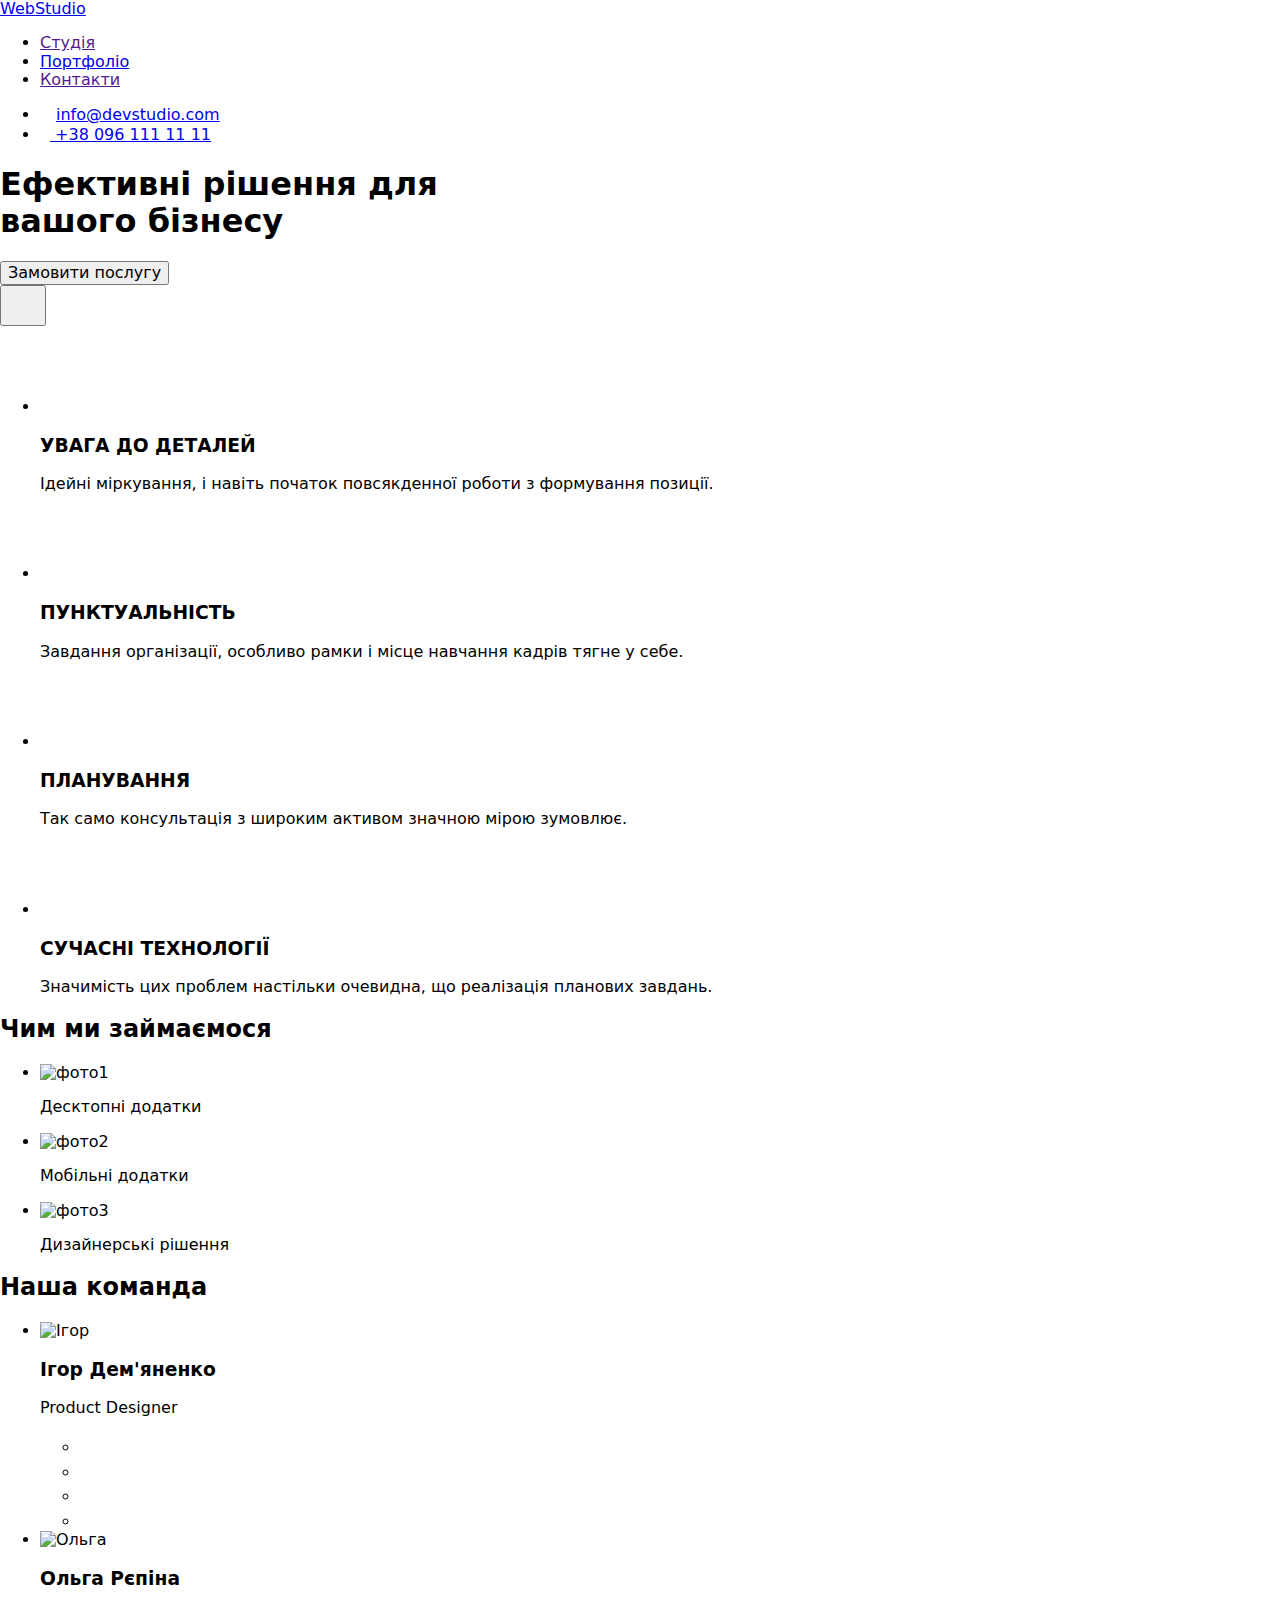
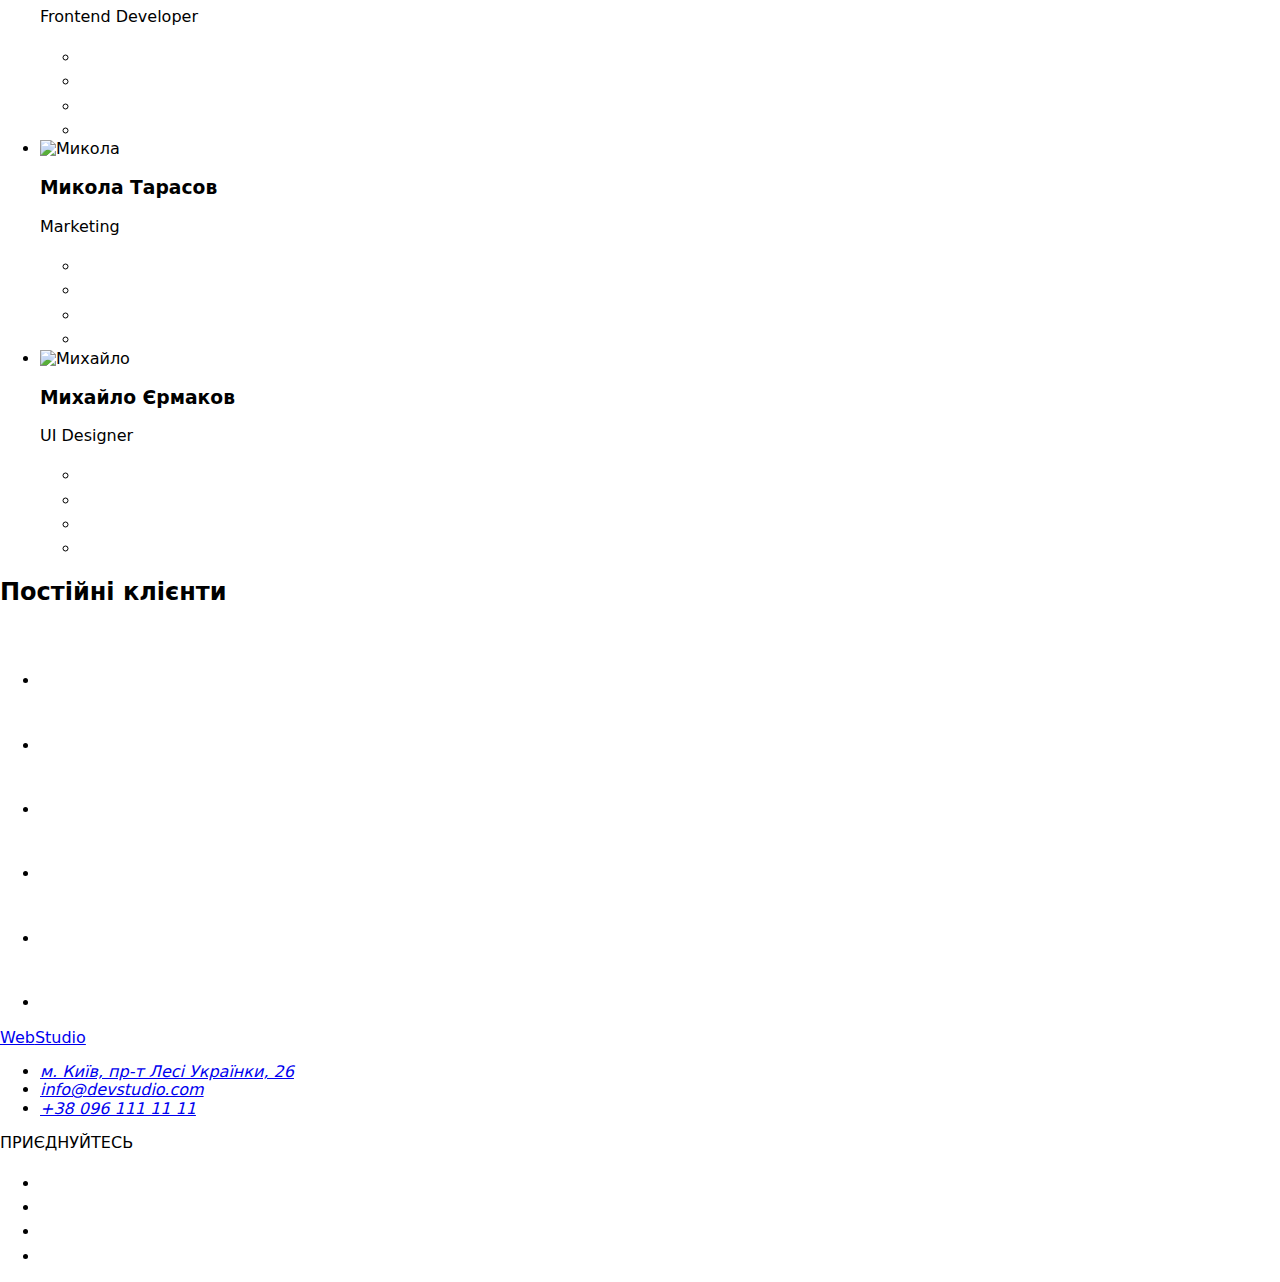
==== index.html @ e8b699ad "Add files via upload" ====
<!DOCTYPE html>
<html lang="en">

<head>

  <meta charset="UTF-8" />
  <meta http-equiv="X-UA-Compatible" content="IE=edge" />
  <meta name="viewport" content="width=device-width, initial-scale=1.0" />
  <title>Web Studio</title>
  <link rel="preconnect" href="https://fonts.googleapis.com">
  <link rel="preconnect" href="https://fonts.gstatic.com" crossorigin>
  <link href="https://fonts.googleapis.com/css2?family=Raleway:wght@700&family=Roboto:wght@400;500;700;900&display=swap"
    rel="stylesheet">
  <link rel="stylesheet" href="https://cdnjs.cloudflare.com/ajax/libs/modern-normalize/1.1.0/modern-normalize.min.css">

  <link rel="stylesheet" href="./CSS/styles.css" />
</head>

<body>

  <header class="banner">
    <div class="header-container container">
      <a href="/" class="logo-header">
        <span class="first-part">Web</span><span class="last-part">Studio</span></a>
      <nav class="header-nav">

        <ul class="nav-list list">
          <li class="header-nav-item">
            <a href="" class="header-nav-studio link current">Студія</a>
          </li>
          <li class="header-nav-item">
            <a href="./portfolio.html" class="header-nav-link link">Портфоліо</a>
          </li>
          <li class="header-nav-item">
            <a href="" class="header-nav-link link">Контакти</a>
          </li>
        </nav>
          <ul class="header-group list">
            <li class="mailto"><a class="link-contacts link" href="#info@devstudio.com">
              <svg class="mail-icon" width="16" height="12">
      <use href="./img/icons.svg#icon-envelope"></use>
              </svg>info@devstudio.com
            </a></li>
            <li><a class="link-contacts link" href="#+380961111111">
              <svg class="tel-icon" width="10" height="16">
                <use href="./img/icons.svg#icon-Vector"></use>
              </svg> +38 096 111 11 11
            </a></li>
          </ul>
        </ul>
      
    </div>
  </header>


  <main>

    <section class="hero ">
      <div class="container">
        <h1 class="hero-text">Ефективні рішення для <br> вашого бізнесу</h1>
        <button class="header-btn btn" data-modal-open type="button">Замовити послугу</button>
      </div>
      <div class="backdrope is-hidden" data-modal>
        <div class="modal">
        <button class="close-btn" data-modal-close type="button"><svg class="modal-hero-icon" width="30" height="30">
          <use href="./img/icons.svg#icon-close"></use>
        </svg>
        </button>
      </div>
    </section>

    <section class="details">
      <div class="text-container">
        <ul class="items-text list">
          
            <li class="desc">
              <div class="icons-first">
                <svg class="clients-icon" width="70" height="70">
                  <use href="./img/icons.svg#icon-antenna-1"></use>
                </svg>
              </div>
            
            <h3 class="items">УВАГА ДО ДЕТАЛЕЙ</h3>
            <p class="items-text">
              Ідейні міркування, і навіть початок повсякденної роботи з
              формування позиції.
            </p>
          </li>
          <li class="desc">
            <div class="icons-first">
              <svg class="clients-icon" width="70" height="70">
                <use href="./img/icons.svg#icon-clock-1"></use>
              </svg>
            </div>
            <h3 class="items ">ПУНКТУАЛЬНІСТЬ</h3>
            <p class="items-text ">
              Завдання організації, особливо рамки і місце навчання кадрів тягне
              у себе.
            </p>
          </li>
          <li class="desc">
            <div class="icons-first">
              <svg class="clients-icon" width="70" height="70">
                <use href="./img/icons.svg#icon-diagram-1"></use>
              </svg>
            </div>
            <h3 class="items">ПЛАНУВАННЯ</h3>
            <p class="items-text">
              Так само консультація з широким активом значною мірою зумовлює.
            </p>
          </li>
          <li class="desc">
            <div class="icons-first">
              <svg class="clients-icon" width="70" height="70">
                <use href="./img/icons.svg#icon-astronaut-1"></use>
              </svg>
            </div>
            <h3 class="items">СУЧАСНІ ТЕХНОЛОГІЇ</h3>
            <p class="items-text">
              Значимість цих проблем настільки очевидна, що реалізація планових
              завдань.
            </p>
          </li>
        </ul>
      </div>
    </section>


    <section class="user">
      <div class="container">
        <h2 class="lead ">Чим ми займаємося</h2>
        <ul class="lead-img list">
          <li class="picture">
            <div class="lead-desk">
              <img src="img/img.jpg" width="370" alt="фото1" />
              <p class=" lead-desk-text">Десктопні додатки</p>
            </div> 
          </li>
          <li class="picture">
            <div class="lead-desk">
              <img src="img/img1.jpg" width="370" alt="фото2" />
              <p class=" lead-desk-text">Мобільні додатки</p>
            </div> 
          </li>
          <li class="picture">
            <div class="lead-desk">
            <img src="img/img2.jpg" width="370" alt="фото3" />
            <p class=" lead-desk-text">Дизайнерські рішення</p>
            </div>
          </li>
        </ul>
      </div>
    </section>


    <section class="our-comanda">
      <div class="container">
        <h2 class="lead ">Наша команда</h2>
        <ul class="lead-img list">
          <li class="foto">
            <img src="img/Ihor.jpg" width="270" alt="Ігор" />
            <div class="team-img">
              <h3 class="comanda">Ігор Дем'яненко</h3>
              <p class="profession">Product Designer</p>
              <ul class="socials list">
                <li class="socials-item"> <a class="socials-link link" href="https://Instagram.com" target="_blank"
                    rel="nofollow noopener noreferrer" aria-label="Instagram icon">
                    <svg class="socials-icon" width="20" height="20">
                      <use href="./img/icons.svg#icon-instagram-2"></use>
                    </svg>
                  </a>
                </li>
                <li class="socials-item"> <a class="socials-link link" href="https://Twitter.com" target="_blank"
                    rel="nofollow noopener noreferrer" aria-label="Twitter icon">
                    <svg class="socials-icon" width="20" height="20">
                      <use href="./img/icons.svg#icon-twitter-1"></use>
                    </svg>
                  </a>
                </li>
                <li class="socials-item"> <a class="socials-link link" href="https://Facebook.com" target="_blank"
                    rel="nofollow noopener noreferrer" aria-label="Facebook icon">
                    <svg class="socials-icon" width="20" height="20">
                      <use href="./img/icons.svg#icon-facebook-1"></use>
                    </svg>
                  </a>
                </li>
                <li class="socials-item"> <a class="socials-link link" href="https://linkedin.com" target="_blank"
                    rel="nofollow noopener noreferrer" aria-label="Linkedin icon">
                    <svg class="socials-icon" width="20" height="20">
                      <use href="./img/icons.svg#icon-linkedin-1"></use>
                    </svg>
                  </a>
                </li>
              </ul>
            </div>
          </li>
          <li class="foto">
            <img src="img/Olha.jpg" width="270" alt="Ольга" />
            <div class="team-img">
              <h3 class="comanda">Ольга Рєпіна</h3>
              <p class="profession">Frontend Developer</p>
              <ul class="socials list">
                <li class="socials-item"> <a class="socials-link link" href="https://Instagram.com" target="_blank"
                    rel="nofollow noopener noreferrer" aria-label="Instagram icon">
                    <svg class="socials-icon" width="20" height="20">
                      <use href="./img/icons.svg#icon-instagram-2"></use>
                    </svg>
                  </a>
                </li>
                <li class="socials-item"> <a class="socials-link link" href="https://Twitter.com" target="_blank"
                    rel="nofollow noopener noreferrer" aria-label="Twitter icon">
                    <svg class="socials-icon" width="20" height="20">
                      <use href="./img/icons.svg#icon-twitter-1"></use>
                    </svg>
                  </a>
                </li>
                <li class="socials-item"> <a class="socials-link link" href="https://Facebook.com" target="_blank"
                    rel="nofollow noopener noreferrer" aria-label="Facebook icon">
                    <svg class="socials-icon" width="20" height="20">
                      <use href="./img/icons.svg#icon-facebook-1"></use>
                    </svg>
                  </a>
                </li>
                <li class="socials-item"> <a class="socials-link link" href="https://linkedin.com" target="_blank"
                    rel="nofollow noopener noreferrer" aria-label="Linkedin icon">
                    <svg class="socials-icon" width="20" height="20">
                      <use href="./img/icons.svg#icon-linkedin-1"></use>
                    </svg>
                  </a>
                </li>
              </ul>


            </div>
          </li>
          <li class="foto">
            <img src="img/Mikola.jpg" width="270" alt="Микола" />
            <div class="team-img">
              <h3 class="comanda">Микола Тарасов</h3>
              <p class="profession">Marketing</p>
              <ul class="socials list">
                <li class="socials-item"> <a class="socials-link link" href="https://Instagram.com" target="_blank"
                    rel="nofollow noopener noreferrer" aria-label="Instagram icon">
                    <svg class="socials-icon" width="20" height="20">
                      <use href="./img/icons.svg#icon-instagram-2"></use>
                    </svg>
                  </a>
                </li>
                <li class="socials-item"> <a class="socials-link link" href="https://Twitter.com" target="_blank"
                    rel="nofollow noopener noreferrer" aria-label="Twitter icon">
                    <svg class="socials-icon" width="20" height="20">
                      <use href="./img/icons.svg#icon-twitter-1"></use>
                    </svg>
                  </a>
                </li>
                <li class="socials-item"> <a class="socials-link link" href="https://Facebook.com" target="_blank"
                    rel="nofollow noopener noreferrer" aria-label="Facebook icon">
                    <svg class="socials-icon" width="20" height="20">
                      <use href="./img/icons.svg#icon-facebook-1"></use>
                    </svg>
                  </a>
                </li>
                <li class="socials-item"> <a class="socials-link link" href="https://linkedin.com" target="_blank"
                    rel="nofollow noopener noreferrer" aria-label="Linkedin icon">
                    <svg class="socials-icon" width="20" height="20">
                      <use href="./img/icons.svg#icon-linkedin-1"></use>
                    </svg>
                  </a>
                </li>
              </ul>
            </div>
          </li>
          <li class="foto">
            <img src="img/Pavlo.jpg" width="270" alt="Михайло" />
            <div class="team-img">
              <h3 class="comanda">Михайло Єрмаков</h3>
              <p class="profession">UI Designer</p>
              <ul class="socials list">
                <li class="socials-item"> <a class="socials-link link" href="https://Instagram.com" target="_blank"
                    rel="nofollow noopener noreferrer" aria-label="Instagram icon">
                    <svg class="socials-icon" width="20" height="20">
                      <use href="./img/icons.svg#icon-instagram-2"></use>
                    </svg>
                  </a>
                </li>
                <li class="socials-item"> <a class="socials-link link" href="https://Twitter.com" target="_blank"
                    rel="nofollow noopener noreferrer" aria-label="Twitter icon">
                    <svg class="socials-icon" width="20" height="20">
                      <use href="./img/icons.svg#icon-twitter-1"></use>
                    </svg>
                  </a>
                </li>
                <li class="socials-item"> <a class="socials-link link" href="https://Facebook.com" target="_blank"
                    rel="nofollow noopener noreferrer" aria-label="Facebook icon">
                    <svg class="socials-icon" width="20" height="20">
                      <use href="./img/icons.svg#icon-facebook-1"></use>
                    </svg>
                  </a>
                </li>
                <li class="socials-item"> <a class="socials-link link" href="https://linkedin.com" target="_blank"
                    rel="nofollow noopener noreferrer" aria-label="Linkedin icon">
                    <svg class="socials-icon" width="20" height="20">
                      <use href="./img/icons.svg#icon-linkedin-1"></use>
                    </svg>
                  </a>
                </li>
              </ul>
            </div>
          </li>
        </ul>
      </div>
    </section>
    <section class="section-client">
      <div class="container">
        <h2 class="lead ">Постійні клієнти</h2>
        <ul class="clients-list list">
          <li class="clients-items">
            <a href="" class="clients-link">
              <svg class="clients-icon" width="106" height="60">
                <use href="./img/icons.svg#icon-Logo"></use>
              </svg>
            </a>
          </li>
            <li class="clients-items">
              <a href="" class="clients-link">
                <svg class="clients-icon" width="106" height="60">
                  <use href="./img/icons.svg#icon-Logo-1"></use>
                </svg>
              </a>
            </li>
            
              <li class="clients-items">
                <a href="" class="clients-link">
                  <svg class="clients-icon" width="106" height="60">
                    <use href="./img/icons.svg#icon-Logo-2"></use>
                  </svg>
                </a>
              </li>
            
                <li class="clients-items">
                  <a href="" class="clients-link">
                    <svg class="clients-icon" width="106" height="60">
                      <use href="./img/icons.svg#icon-Logo-3"></use>
                    </svg>
                  </a>
                </li>
          
                  <li class="clients-items">
                    <a href="" class="clients-link">
                      <svg class="clients-icon" width="106" height="60">
                        <use href="./img/icons.svg#icon-Logo-4"></use>
                      </svg>
                    </a>
                  </li>
                
                    <li class="clients-items">
                      <a href="" class="clients-link">
                        <svg class="clients-icon" width="106" height="60">
                          <use href="./img/icons.svg#icon-Logo-5"></use>
                        </svg>
                      </a>
                    </li>
        </ul>
  </main>


  <footer class="floor">
    <div class="container-footer">
      <div class="logo-address">
      <a href="/" class="logotip logo">
        <span class="first-part">Web</span><span class="second-part">Studio</span></a>
      <address>
      

        <ul class="address-contacts list">
          <li class="contact">
            <a class="home-contacts link" href="https://goo.gl/maps/BV1FCmBbSdYmjKrC9" target="_blank"
              rel="noopener noreferrer nofollows">м. Київ, пр-т Лесі Українки, 26</a>
          </li>

          <li class="contact"><a class="mail-contacts link" href="#info@devstudio.com">info@devstudio.com</a></li>
          <li class="contact"><a class="mail-contacts link" href="#+380961111111">+38 096 111 11 11</a></li>
        </ul>
      </address>
      </div>
      <div>
        <p class="join">
          ПРИЄДНУЙТЕСЬ
        </p>
        <ul class="socials list">
          <li class="social-item"> <a class="social-link link" href="https://Instagram.com" target="_blank"
              rel="nofollow noopener noreferrer" aria-label="Instagram icon">
              <svg class="social-icon" width="20" height="20">
                <use href="./img/icons.svg#icon-instagram-2"></use>
              </svg>
            </a>
          </li>
          <li class="social-item"> <a class="social-link link" href="https://Twitter.com" target="_blank"
              rel="nofollow noopener noreferrer" aria-label="Twitter icon">
              <svg class="social-icon" width="20" height="20">
                <use href="./img/icons.svg#icon-twitter-1"></use>
              </svg>
            </a>
          </li>
          <li class="social-item"> <a class="social-link link" href="https://Facebook.com" target="_blank"
              rel="nofollow noopener noreferrer" aria-label="Facebook icon">
              <svg class="social-icon" width="20" height="20">
                <use href="./img/icons.svg#icon-facebook-1"></use>
              </svg>
            </a>
          </li>
          <li class="social-item"> <a class="social-link link" href="https://linkedin.com" target="_blank"
              rel="nofollow noopener noreferrer" aria-label="Linkedin icon">
              <svg class="social-icon" width="20" height="20">
                <use href="./img/icons.svg#icon-linkedin-1"></use>
              </svg>
            </a>
          </li>
        </ul>
      </div>
    </div>
  </footer>
  <script src="./js/modal.js"></script>
</body>

</html>
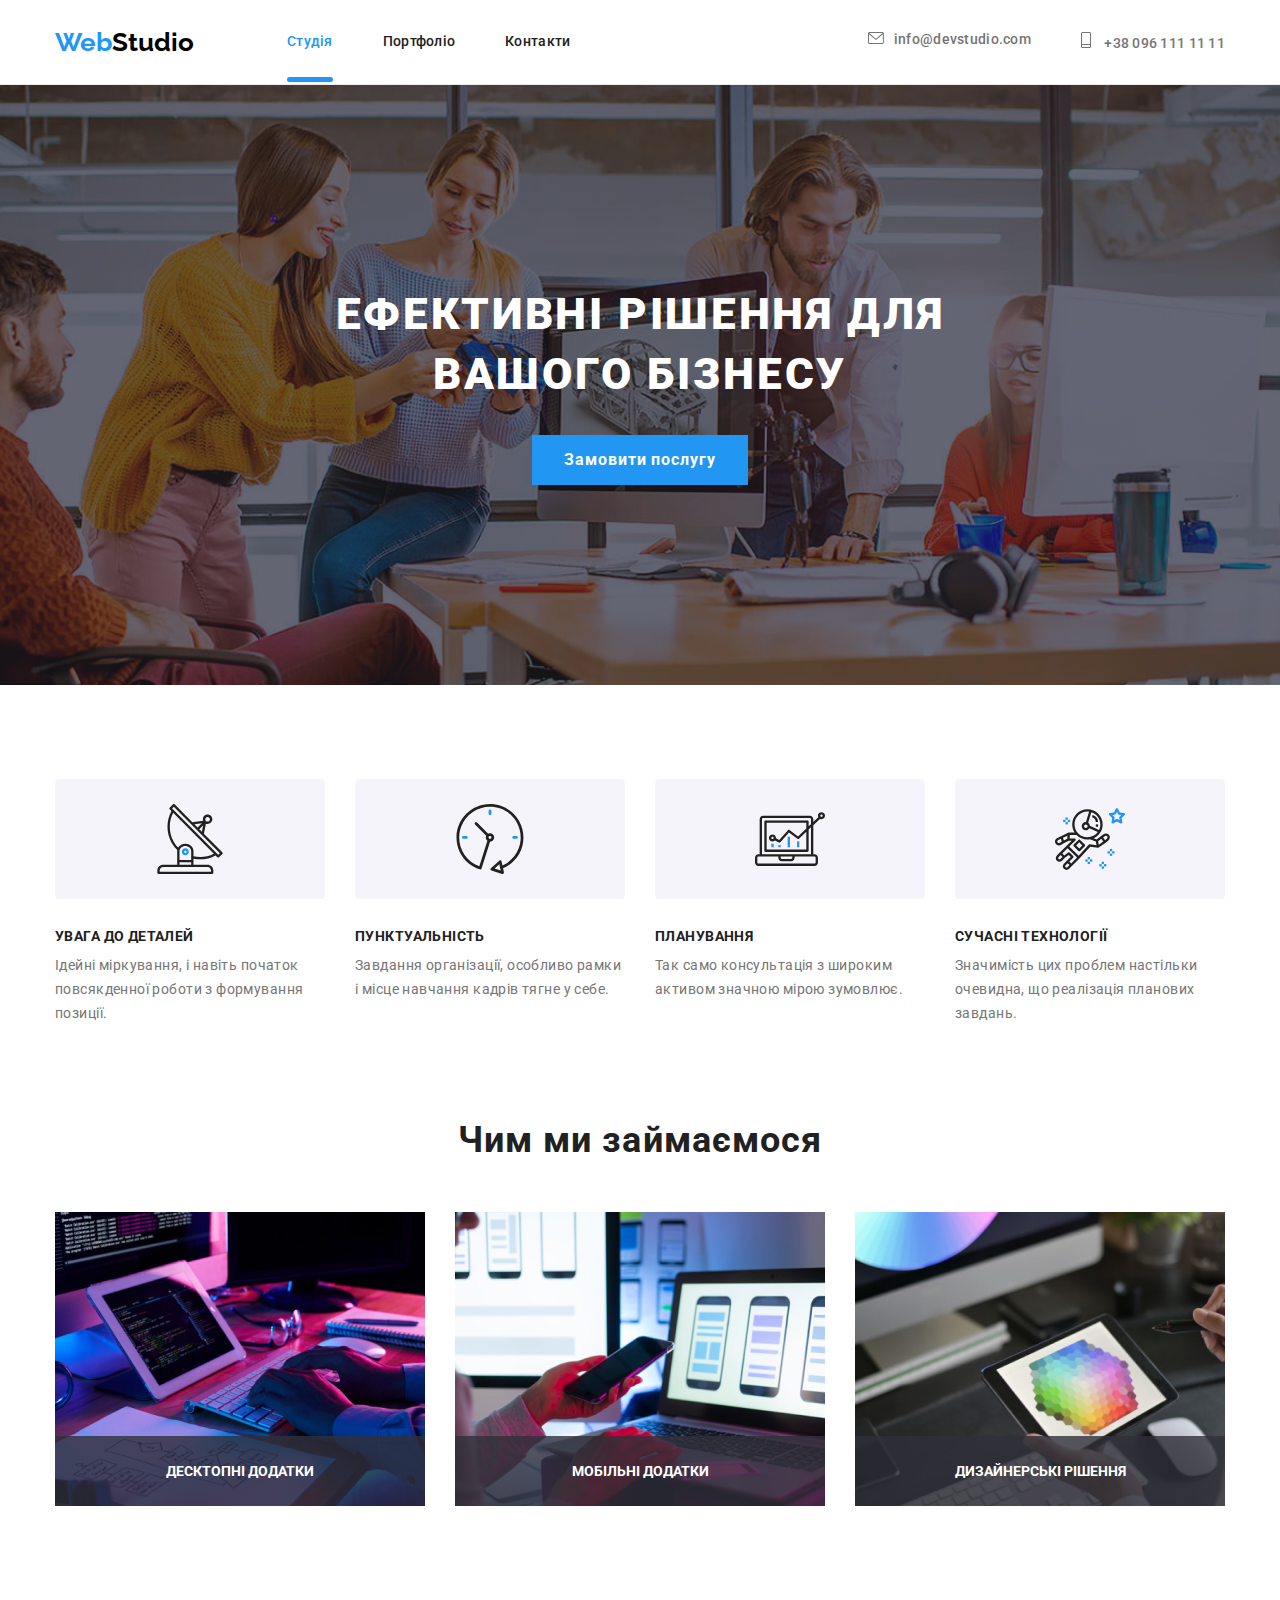
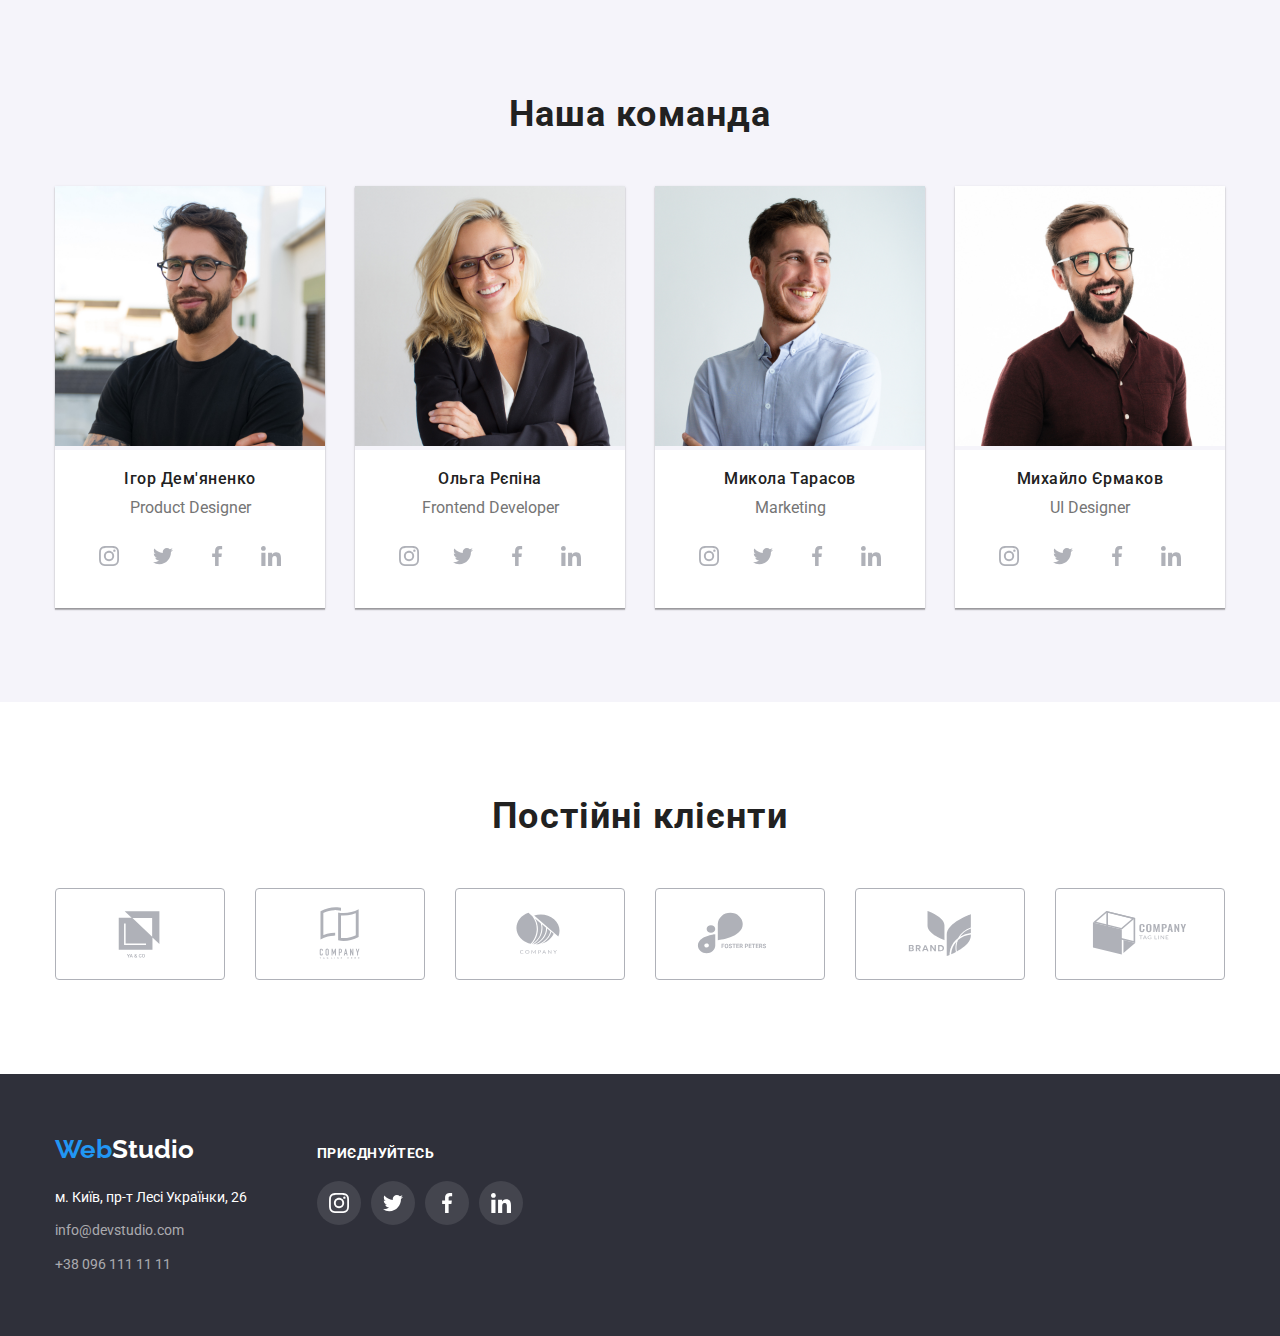
==== commit 01c38dc6: "Add files via upload" ====
--- a/index.html
+++ b/index.html
@@ -13,7 +13,7 @@
     rel="stylesheet">
   <link rel="stylesheet" href="https://cdnjs.cloudflare.com/ajax/libs/modern-normalize/1.1.0/modern-normalize.min.css">
 
-  <link rel="stylesheet" href="./CSS/styles.css" />
+  <link rel="stylesheet" href="./css/styles.css" />
 </head>
 
 <body>
--- a/css/styles.css
+++ b/css/styles.css
@@ -0,0 +1,785 @@
+/*GENERAL STYLES*/
+html {
+    box-sizing: border-box;
+}
+*,
+*::before,
+*::after {
+    box-sizing: inherit;
+}
+h1,
+h2,
+h3,
+h4,
+h5,
+h6,
+ul,
+p
+{
+    margin: 0;
+}
+
+:root {
+    
+    --second-font: 'Raleway', sans-serif;
+    --accent-color: #2196F3;
+    --main-color: #212121;
+    --second-color: #757575;
+    --third-color: #FFFFFF;
+}
+
+body {
+    font-family:'Roboto', sans-serif;
+}
+
+
+     .logo {
+font-family: var(--second-font);
+font-weight: 700;
+font-size: 26px;
+line-height: 1.19;
+text-decoration: none;
+
+
+
+}
+.logo-header {
+    font-family: var(--second-font);
+font-weight: 700;
+font-size: 26px;
+line-height: 1.19;
+text-decoration: none;
+margin-right: 93px;
+
+}
+
+
+.first-part {
+    color: var(--accent-color);
+}
+.last-part {
+   color: #000; 
+} 
+.second-part {
+    color: #FFFFFF;
+}
+.list {
+    list-style: none;
+}
+.link { 
+    text-decoration: none;
+    transition-property: var(--accent-color);
+    transition-duration: 250ms;
+    transition-timing-function: cubic-bezier(0.4, 0, 0.2, 1);
+
+}
+
+.link:hover, .link:focus {
+    color: var(--accent-color);
+   
+}
+.mailto:hover,
+.mailto:focus {
+    fill: var(--accent-color);
+    color: var(--accent-color);
+}
+
+
+
+
+.tel-icon:hover,
+.tel-icon:focus {
+    fill: var(--accent-color);
+}
+.menu {
+    display: flex;
+}
+
+.nav-list {
+    display: flex;
+    align-items: center;
+    gap: 50px;
+    padding-left: 0;
+    margin-top: 0;
+    margin-bottom: 0;
+    
+    
+}
+
+.nav-list:last-child {
+    margin-right: 0;
+}
+.header-container {
+    display: flex;
+    align-items: center;
+    margin-right: 0;
+    
+      
+    
+}
+
+.banner {
+    border-bottom: 1px solid #ECECEC;
+}
+.buttons {
+    padding-top: 94px;
+    padding-bottom: 50px;
+}
+.header-group {
+    display: flex;
+    
+margin-left: auto;
+    gap: 50px;
+    
+}
+
+    
+
+.header-nav-link  {
+font-weight: 500;
+font-size: 14px;
+line-height: 1.14;
+letter-spacing: 0.02em;
+color: var(--main-color);
+display: block;
+padding-top: 32px;
+padding-bottom: 32px;
+
+       }
+
+.header-nav-studio {
+  
+font-weight: 500;
+font-size: 14px;
+line-height: 1.14;
+letter-spacing: 0.02em;
+
+color: var( --main-color);
+display: block;
+padding-top: 32px;
+padding-bottom: 32px;
+
+}
+.link-contacts {
+    font-style: normal;
+font-weight: 500;
+font-size: 14px;
+line-height: 1.14;
+letter-spacing: 0.02em;
+
+color: #757575;
+display: block;
+padding-top: 32px;
+padding-bottom: 32px;
+}
+.link-tel  {
+    font-style: normal;
+font-weight: 500;
+font-size: 14px;
+line-height: 1.14;
+letter-spacing: 0.02em;
+color: var(--second-color);
+padding-top: 32px;
+padding-bottom: 32px;
+}
+.header-btn {
+    font-family: 'Roboto';
+font-style: normal;
+font-weight: 700;
+    font-size: 16px;
+    line-height: 1.87;
+    letter-spacing: 0.06em;
+    display: inline-block;
+    padding: 10px 32px;
+    margin-top: 30px;
+    background-color: var(--accent-color);
+    color: var(--third-color);
+    border: 0;
+    transition-property: var(--accent-color);
+    transition-duration: 250ms;
+    transition-timing-function: cubic-bezier(0.4, 0, 0.2, 1);
+}
+.header-btn:hover,
+.header-btn:focus {
+    cursor:pointer;
+list-style: none;
+box-shadow: 0px 4px 4px rgba(0, 0, 0, 0.15);
+border-radius: 4px;
+}
+
+.btn:hover, 
+.btn:focus {
+cursor:pointer;
+list-style: none;
+box-shadow: 0px 4px 4px rgba(0, 0, 0, 0.15);
+border-radius: 4px;
+background-color: var(--accent-color);
+
+}
+
+.hero-text {
+    font-weight: 900;
+font-size: 44px;
+line-height: 1.36;
+text-align: center;
+letter-spacing: 0.06em;
+text-transform: uppercase;
+color: var(--third-color);
+max-width: 696px;
+margin-left: auto;
+margin-right: auto;
+
+
+
+}
+.hero {
+    
+    padding-top: 200px;
+    padding-bottom: 200px;
+    background-image:linear-gradient(to right,rgba(47, 48, 58, 0.4),rgba(47, 48, 58, 0.4)),  url(../img/hero-bg.png);
+    background-repeat: no-repeat;
+    margin-left: auto;
+    margin-right: auto;
+    max-width: 1600px;
+    background-size: cover;
+    background-position: center;
+
+
+
+}
+
+
+.items {
+    font-weight: 700;
+font-size: 14px;
+line-height: 1.14;
+letter-spacing: 0.03em;
+text-transform: uppercase;
+color: var(--main-color);
+margin-top: 30px;
+    margin-bottom: 10px;
+}
+
+
+.details {
+    padding-top: 94px;  
+}
+
+.items-text {
+    
+font-size: 14px;
+line-height: 1.71;
+letter-spacing: 0.03em;
+color: var(--second-color);
+
+margin-top: 0;
+margin-bottom: 0;
+padding-left: 0;
+
+
+}
+.items-text {
+    display: flex;
+    gap: 30px;
+    
+    
+}
+.lead-img {
+    display: flex;
+    gap: 30px;
+   margin-top: 0;
+   margin-bottom: 0;
+   padding-left: 0;
+}
+.lead {
+    
+
+font-size: 36px;
+line-height: 1.16;
+text-align: center;
+letter-spacing: 0.03em;
+color: var(--main-color);
+margin-top: 0;
+margin-bottom: 50px;
+
+}
+.user {
+    padding-top: 94px;
+padding-bottom: 94px;
+}
+
+.comanda {
+    
+font-size: 16px;
+line-height: 1.18;
+font-weight: 500;
+text-align: center;
+letter-spacing: 0.03em;
+color: var(--main-color);
+padding: 10px;
+
+}
+.our-comanda {
+    padding-top: 94px;
+    padding-bottom: 94px;
+    background: #F5F4FA;
+    
+}
+.profession {
+font-size: 16px;
+line-height: 1.18;
+color: #757575;
+margin-bottom: 16px;
+
+}
+
+.home-contacts {
+font-style: normal;
+font-size: 14px;
+line-height: 24px;
+color: #FFFFFF;
+padding-left: 0;
+margin-bottom: 9px;
+
+}
+
+.aboute-title {
+font-weight: 700;
+font-size: 18px;
+line-height: 2;
+letter-spacing: 0.06em;
+color: var(--main-color);
+margin-bottom: 4px;
+
+}
+.about-title-after {
+font-size: 16px;
+line-height: 1.87;
+letter-spacing: 0.03em;
+color: var(--second-color);
+
+}
+
+.floor {
+
+background: #2F303A;
+
+padding-top: 60px;
+padding-bottom: 60px;
+
+
+}
+
+.mail-contacts  {
+
+font-size: 14px;
+line-height: 1.71;
+color: rgba(255, 255, 255, 0.6);
+margin-top: 9px;
+
+
+}
+.mail-icon {
+    margin-right: 10px;
+    fill: currentColor;
+}
+.tel-icon {
+    margin-right: 10px;
+    fill: currentColor;
+}
+
+
+.hero-header-btn .btn {
+font-weight: 500;
+font-size: 16px;
+line-height:1.62;
+letter-spacing: 0.03em;
+font-family:inherit;
+border: 0;
+border-radius: 4px;
+
+}
+.hero-header-btn {
+    display: flex;
+justify-content: center;
+gap: 8px;
+margin-bottom: 50px;
+padding-left: 0;
+
+}
+
+
+.container {
+    margin-left: auto;
+    margin-right: auto;
+    padding-left: 15px;
+    padding-right: 15px;   
+    width: 1200px;
+    text-align: center;
+
+}
+.aboute-list {
+    display: flex;
+    flex-wrap: wrap;
+   gap: 30px;
+   padding-left: 0;
+   margin-top: 0;
+   margin-bottom: 0;
+   
+}
+
+.item-portfolio {
+    display: block;
+    width: 370px;
+    transition-property: box-shadow;
+    transition-duration: 250ms;
+    transition-timing-function: cubic-bezier(0.4, 0, 0.2, 1);
+
+
+}
+
+.item-portfolio:hover .overlay {
+    background-color: rgba(33, 150, 243, 0.9);
+    transform: translateY(0);
+    
+}
+.team-thumb{
+    position: relative;
+    overflow: hidden;
+    
+}
+
+.overlay {
+    position: absolute;
+    top: 0;
+    left: 0;
+    transform: translateY(100%);
+    display: flex;
+    align-items: center;
+    width: 100%;
+    height: 100%;
+    background-color: rgba(33, 150, 243, 0.9);
+    
+    transition: transform 250ms cubic-bezier(0.4, 0, 0.2, 1);
+}
+
+.overlay-text{
+    padding:63px 24px;
+    color: var(--third-color);
+    font-weight: 400;
+font-size: 18px;
+line-height: 28px;
+text-align: left;
+}
+.aboute-list:nth-child(3n)
+{
+    margin-right: 0;
+}
+.wrapper-img {
+    padding: 20px 24px;
+    border: 1px solid #EEEEEE;
+    border-top: none;
+    text-align: left;
+}
+.picture {
+    display: block;
+    flex-basis: calc((100%-60px)/3);
+}
+.foto {
+    display: block;
+    flex-basis: calc((100%-90px)/4);
+    box-shadow: 0px 1px 3px rgba(0, 0, 0, 0.12), 0px 1px 1px rgba(0, 0, 0, 0.14), 0px 2px 1px rgba(0, 0, 0, 0.2);
+    transition-property: var(--accent-color);
+    transition-duration: 250ms;
+    transition-timing-function: cubic-bezier(0.4, 0, 0.2, 1);
+}
+
+
+
+.address-contacts {
+    font-style: normal;
+    font-size: 14px;
+    line-height: 24px;
+    color: #FFFFFF;
+    padding-left: 0;
+   
+    
+}
+    
+    
+.team-img {
+    padding-bottom: 30px;
+    padding-top: 10px;
+    background: var(--third-color);
+}
+
+.hero-btn{
+    display: inline-block;
+   padding: 6px 22px;
+}
+.text-container {
+    margin-left: auto;
+    margin-right: auto;
+    padding-left: 15px;
+    padding-right: 15px;   
+    width: 1200px;
+    
+}
+.logotip {
+    margin-bottom: 20px;
+    display: block;
+}
+.logo-address {
+    margin-right: 70px;
+}
+.container-footer {
+    margin-left: auto;
+    margin-right: auto;
+    padding-left: 15px;
+    padding-right: 15px;   
+    width: 1200px;
+    display: flex;
+    align-items: baseline;
+   
+    
+}
+.join {
+    margin-bottom: 20px;
+font-weight: 700;
+font-size: 14px;
+line-height: 16px;
+letter-spacing: 0.03em;
+text-transform: uppercase;
+
+color: #FFFFFF;
+
+}
+.contact {
+    margin-bottom: 9px;
+}
+.contact:last-child {
+    margin-bottom: 0;
+}
+.socials {
+    display: flex;
+    justify-content: center;
+    align-items: center;
+    gap: 10px;
+    padding-left: 0;
+   
+}
+
+.socials-icon {
+    fill: currentColor;
+   
+}
+.link {
+    text-decoration: none;
+    
+}
+.socials-link {
+    display: flex;
+    align-items: center;
+    justify-content: center;
+    color: #AFB1B8;;
+    width: 44px;
+    height: 44px;
+    background-color: #FFFFFF;
+    border-radius: 50%;
+    transition-property: background-color;
+    transition-duration: 250ms;
+    transition-timing-function: cubic-bezier(0.4, 0, 0.2, 1).;
+}
+.social-link {
+    display: flex;
+    align-items: center;
+    justify-content: center;
+    color: #AFB1B8;;
+    width: 44px;
+    height: 44px;
+    background-color:rgba(255, 255, 255, 0.1);
+    border-radius: 50%;
+    transition-property: background-color;
+    transition-duration: 250ms;
+    transition-timing-function: cubic-bezier(0.4, 0, 0.2, 1);
+}
+.social-item {
+    fill: #FFFFFF;
+}
+.social-icon {
+    fill: #FFFFFF; 
+}
+.socials-link:hover,
+.socials-link:focus  {
+    color: #FFFFFF;
+    background-color:#2196F3 ;
+    
+}
+.social-link:hover,
+.social-link:focus  {
+    color: #FFFFFF;
+    background-color:#2196F3 ;
+    
+}
+
+.clients-list {
+   display: flex;
+   justify-content: center;
+   align-items: center;
+    gap: 30px;
+    padding-left: 0;
+
+}
+.clients-link {
+    width: 170px;
+    height: 92px;
+display: flex;
+   justify-content: center;
+   align-items: center;
+
+    border: 1px solid #AFB1B8;
+border-radius: 4px;
+color: #AFB1B8;
+
+}
+.clients-link {
+    transition-property: background-color;
+    transition-duration: 250ms;
+    transition-timing-function: cubic-bezier(0.4, 0, 0.2, 1);
+}
+
+.icons-first {
+    width: 270px;
+    height: 120px;
+display: flex;
+   justify-content: center;
+   align-items: center;
+   background: #F5F4FA;
+   border-radius: 4px;
+    
+}
+.clients-icon {
+    fill: currentColor;
+}
+.clients-link:hover,
+.clients-link:focus {
+    border-color:  #2196F3;
+    color:  #2196F3;
+}
+.section-client {
+    padding-top: 94px;
+    padding-bottom: 94px;
+}
+.portfolio {
+    text-decoration: none;
+    display: block;
+
+}
+.item-portfolio:hover,
+.item-portfolio:focus {
+    
+    box-shadow: 0px 1px 1px rgba(0, 0, 0, 0.12), 0px 4px 4px rgba(0, 0, 0, 0.06), 1px 4px 6px rgba(0, 0, 0, 0.16);
+}
+.item-portfolio:hover.overlay{
+    transform: translateY(0);
+}
+.hero-btn.btn {
+    transition-property: backgraund-color var(--accent-color); 
+    transition-duration: 250ms;
+    transition-timing-function: cubic-bezier(0.4, 0, 0.2, 1);
+    
+}
+    
+    
+
+.lead-desk-text {
+    display: flex;
+    position: absolute;
+    width: 370px;
+    height: 70px;
+    color: var(--third-color);
+    justify-content: center;
+    align-items:center ;
+    top: 224px;
+    background-color:  rgba(47, 48, 58, 0.8);
+    font-weight: 700;
+    font-size: 14px;
+    line-height: calc(16/14);
+    text-transform: uppercase;
+}
+.lead-desk {
+    display: flex;
+    position: relative;
+}
+.header-nav-studio.current {
+    color: var(--accent-color);
+}
+.header-nav-studio.current::after {
+    content: '';
+    display: block;
+    width: 100%;
+    height: 5px;
+    border-radius: 4px;
+    background-color: #2196F3;
+    position: absolute;
+    bottom: 0;
+    left: 0;
+}
+.header-nav-item {
+    position: relative;
+}
+.header-nav-link.current {
+    color: var(--accent-color);  
+}
+.header-nav-link.current::after {
+    content: '';
+    display: block;
+    width: 100%;
+    height: 5px;
+    border-radius: 4px;
+    background-color: #2196F3;
+    position: absolute;
+    bottom: 0;
+    left: 0;
+}
+.backdrope {
+    position: fixed;
+    left: 0px;
+    top: 0px;
+    width: 100%;
+    height: 100%;
+    background: rgba(0, 0, 0, 0.2);
+    transition: opasity 150ms linear, visibility 150ms linear;
+}
+.modal {
+    position: absolute;
+    top: 50%;
+    left: 50%;
+    transform: translate(-50%,-50%);
+    min-width: 528px;
+    min-height: 581px;
+    background-color: var(--third-color);
+    box-shadow: 0px 1px 3px rgba(0, 0, 0, 0.12), 0px 1px 1px rgba(0, 0, 0, 0.14), 0px 2px 1px rgba(0, 0, 0, 0.2);
+border-radius: 4px;
+}
+
+.backdrope.is-hidden {
+    opacity: 0;
+    pointer-events: none;
+    visibility: hidden;
+}
+.close-btn {
+    position: absolute;
+    top: 8px;
+    right: 8px;
+    display: flex;
+    align-items: center;
+    justify-content: center;
+    width: 30px;
+    height: 30px;
+    padding: 0;
+    background-color: transparent;
+    cursor: pointer;
+    fill: var(--third-color);
+    border: 1px solid rgba(0, 0, 0, 0.1);
+}